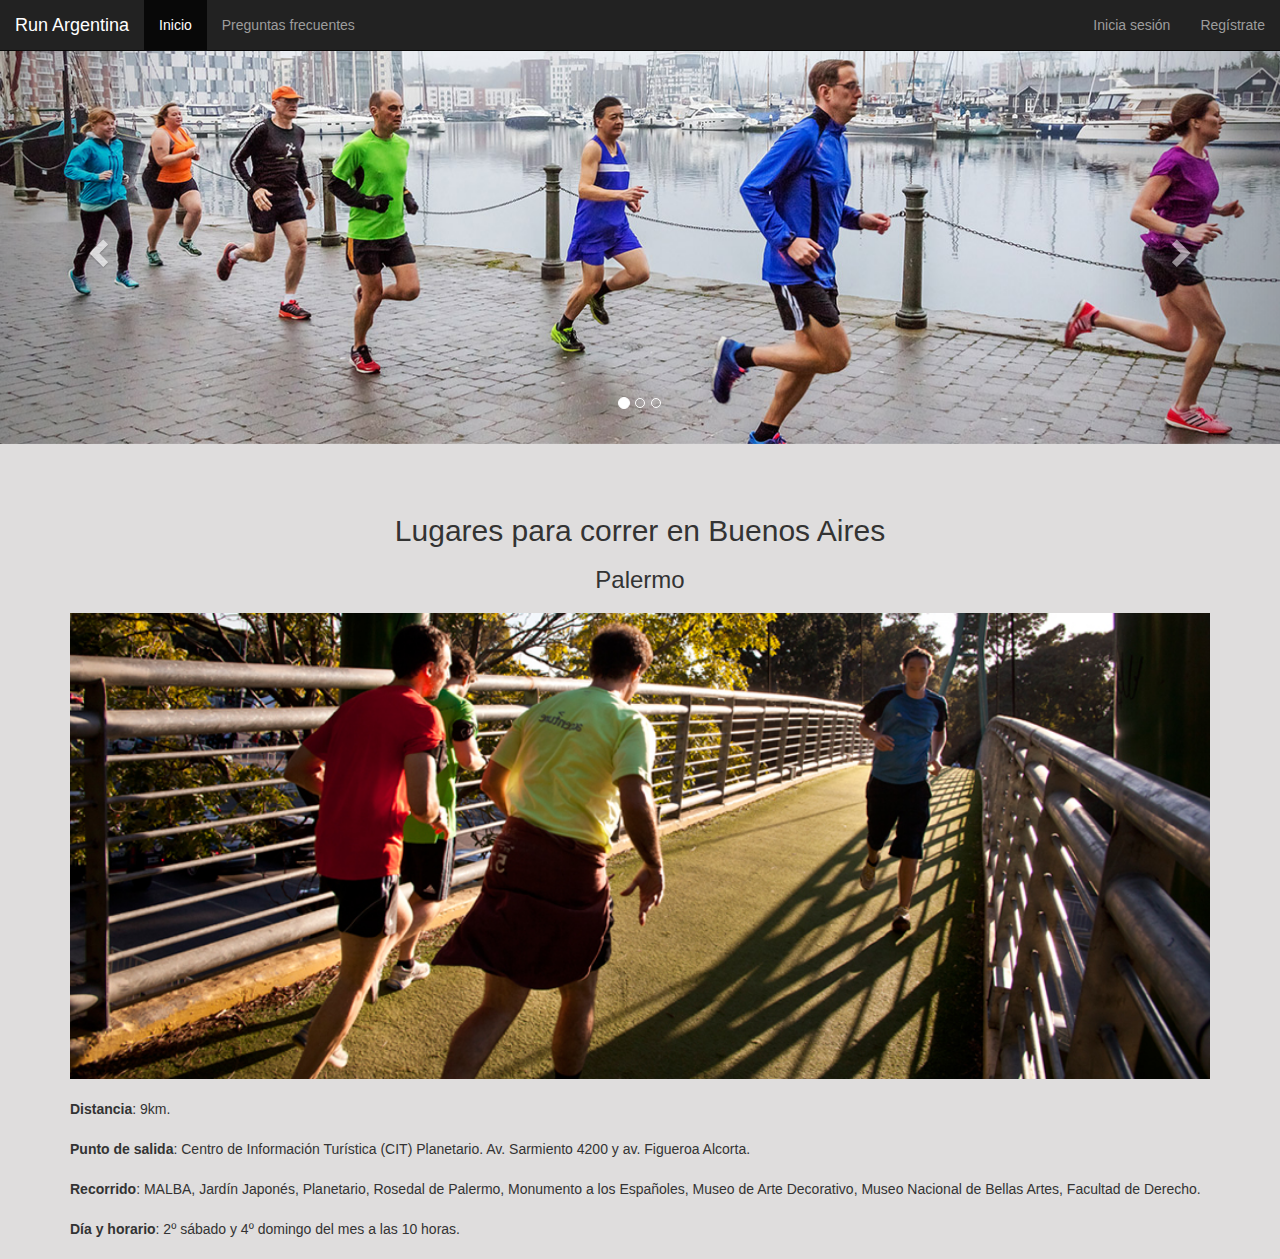
==== index.html @ 82702ce9 "replica" ====
<!DOCTYPE html>
<html>
  <head>
    <meta charset="utf-8">
    <title>Home</title>
    <meta name="viewport" content="width=device-width, initial-scale=1">
    <meta http-equiv="X-UA-Compatible" content="IE=edge">
    <!-- Bootstrap -->
    <link href="css/bootstrap.min.css" rel="stylesheet">

    <link rel="stylesheet" href="css/style.css">

  </head>
  <body>
    <nav class="navbar navbar-inverse navbar-fixed-top">
      <div class="container-fluid">

        <!-- Logo -->
        <div class="navbar-header">

          <button type="button" class="navbar-toggle " data-toggle="collapse" data-target="#mainNavBar">
            <spam class="icon-bar"></spam>
            <spam class="icon-bar"></spam>
            <spam class="icon-bar"></spam>
          </button>

          <a href="index.html" class="navbar-brand">
            <!-- <img src="images/logo.jpg" width="55" height="50" alt="">-->
            Run Argentina
          </a>
        </div>

        <!-- Menu -->
        <div class="collapse navbar-collapse " id="mainNavBar">
          <ul class="nav navbar-nav">
            <li class="active"><a href="index.html">Inicio</a></li>
            <li><a href="preguntasfrecuentes.html">Preguntas frecuentes</a></li>
          </ul>

        <!--right align-->
          <ul id="ul-right" class="nav navbar-nav navbar-right">
            <li><a href="login.html">Inicia sesión</a></li>
            <li><a href="registro.html">Regístrate</a></li>
          </ul>
        </div>
      </div>
    </nav>

      <div id="carousel-example-generic" class="carousel slide carusel-home" data-ride="carousel">
        <!-- Indicators -->
        <ol class="carousel-indicators">
          <li data-target="#carousel-example-generic" data-slide-to="0" class="active"></li>
          <li data-target="#carousel-example-generic" data-slide-to="1"></li>
          <li data-target="#carousel-example-generic" data-slide-to="2"></li>
        </ol>

        <!-- Wrapper for slides -->
        <div class="carousel-inner" role="listbox">
            <div class="item active">
              <img src="images/run1.jpg" alt="">
              <div class="carousel-caption">
              </div>
            </div>

          <div class="item">
            <img src="images/run2.jpg" alt="">
            <div class="carousel-caption">
            </div>
          </div>


          <div class="item">
            <img src="images/run3.jpg" alt="">
            <div class="carousel-caption">
            </div>
          </div>
        </div>

        <!-- Controls -->
        <a class="left carousel-control" href="#carousel-example-generic" role="button" data-slide="prev">
          <span class="glyphicon glyphicon-chevron-left" aria-hidden="true"></span>
          <span class="sr-only">Previous</span>
        </a>
        <a class="right carousel-control" href="#carousel-example-generic" role="button" data-slide="next">
          <span class="glyphicon glyphicon-chevron-right" aria-hidden="true"></span>
          <span class="sr-only">Next</span>
        </a>
      </div>
    </div>
    <div class="container">
      <section class="places-run-bsas">
        <h2>Lugares para correr en Buenos Aires</h2>

        <article class="palermo">
          <h3>Palermo </h3>
          <img src="images/palermo.jpg" alt="">
          <p><strong>Distancia</strong>: 9km.</p>
          <p>
            <strong>Punto de salida</strong>: Centro de Información Turística (CIT) Planetario. Av. Sarmiento 4200 y av. Figueroa Alcorta.
          </p>
          <p>
            <strong>Recorrido</strong>: MALBA, Jardín Japonés, Planetario, Rosedal de Palermo, Monumento a los Españoles, Museo de Arte Decorativo, Museo Nacional de Bellas Artes, Facultad de Derecho.
          </p>
          <p>
            <strong>Día y horario</strong>: 2º sábado y 4º domingo del mes a las 10 horas.
          </p>
        </article>

        <article class="puerto-madero">
        </article>

        <article class="la_boca">
        </article>

      </section>
    </div>

    <!-- jQuery (necessary for Bootstrap's JavaScript plugins) -->
    <script src="https://ajax.googleapis.com/ajax/libs/jquery/1.12.4/jquery.min.js"></script>
    <!-- Include all compiled plugins (below), or include individual files as needed -->
    <script src="js/bootstrap.min.js"></script>
  </body>
</html>
---- css/style.css ----
body {
  background-color: #dfdddd;
    padding-top: 100px;
}

/* edit carusel bootstrap just to fix img{height} & position carusel */
.carousel-inner > .item > img, .carousel-inner > .item > a > img {
    display: block;
    max-height: 100%;
    line-height: 1;
    margin: 0 auto;
    max-width: 100%;
}
.carousel{
  position: relative;
  bottom: 50px;
}


/*
@media only screen and (max-width : 765px) {
  #ul-right{
    display:none;
  }
}
*/

.places-run-bsas h2,h3{
  text-align: center;
}

.palermo p,img,h3{
  margin-bottom: 20px;
}

.palermo img{
  width: 100%;
}
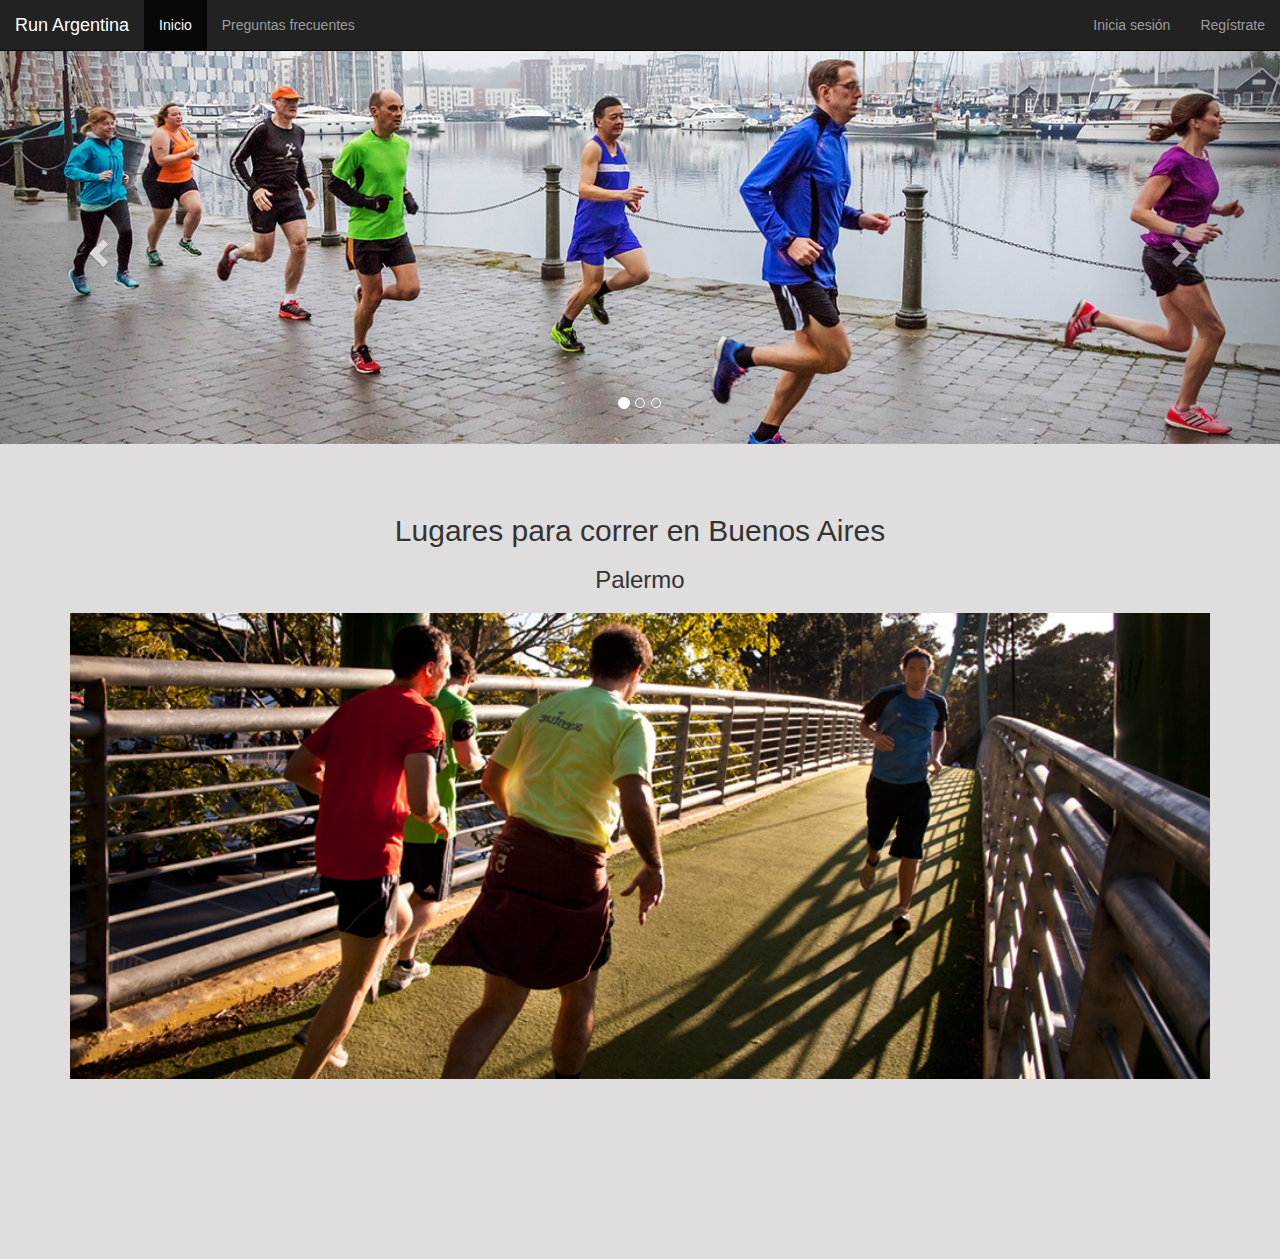
==== commit dbaaa8b5: "lol" ====
--- a/index.html
+++ b/index.html
@@ -5,10 +5,12 @@
     <title>Home</title>
     <meta name="viewport" content="width=device-width, initial-scale=1">
     <meta http-equiv="X-UA-Compatible" content="IE=edge">
+
     <!-- Bootstrap -->
     <link href="css/bootstrap.min.css" rel="stylesheet">
 
     <link rel="stylesheet" href="css/style.css">
+    <link rel="stylesheet" href="aos-master/dist/aos.css" />
 
   </head>
   <body>
@@ -91,20 +93,28 @@
       <section class="places-run-bsas">
         <h2>Lugares para correr en Buenos Aires</h2>
 
-        <article class="palermo">
-          <h3>Palermo </h3>
-          <img src="images/palermo.jpg" alt="">
-          <p><strong>Distancia</strong>: 9km.</p>
-          <p>
-            <strong>Punto de salida</strong>: Centro de Información Turística (CIT) Planetario. Av. Sarmiento 4200 y av. Figueroa Alcorta.
-          </p>
-          <p>
-            <strong>Recorrido</strong>: MALBA, Jardín Japonés, Planetario, Rosedal de Palermo, Monumento a los Españoles, Museo de Arte Decorativo, Museo Nacional de Bellas Artes, Facultad de Derecho.
-          </p>
-          <p>
-            <strong>Día y horario</strong>: 2º sábado y 4º domingo del mes a las 10 horas.
-          </p>
-        </article>
+
+          <article class="palermo">
+            <div data-aos="fade-right">
+              <h3>Palermo </h3>
+            </div>
+            <div data-aos="zoom-in">
+              <img src="images/palermo.jpg" alt="">
+            </div>
+            <div data-aos="fade-right">
+              <p><strong>Distancia</strong>: 9km.</p>
+              <p>
+                <strong>Punto de salida</strong>: Centro de Información Turística (CIT) Planetario. Av. Sarmiento 4200 y av. Figueroa Alcorta.
+              </p>
+              <p>
+                <strong>Recorrido</strong>: MALBA, Jardín Japonés, Planetario, Rosedal de Palermo, Monumento a los Españoles, Museo de Arte Decorativo, Museo Nacional de Bellas Artes, Facultad de Derecho.
+              </p>
+              <p>
+                <strong>Día y horario</strong>: 2º sábado y 4º domingo del mes a las 10 horas.
+              </p>
+            </div>
+          </article>
+
 
         <article class="puerto-madero">
         </article>
@@ -119,5 +129,11 @@
     <script src="https://ajax.googleapis.com/ajax/libs/jquery/1.12.4/jquery.min.js"></script>
     <!-- Include all compiled plugins (below), or include individual files as needed -->
     <script src="js/bootstrap.min.js"></script>
+    <script src="aos-master/dist/aos.js"></script>
+    <script>
+      AOS.init({
+        easing: 'ease-in-out-sine'
+      });
+    </script>
   </body>
 </html>
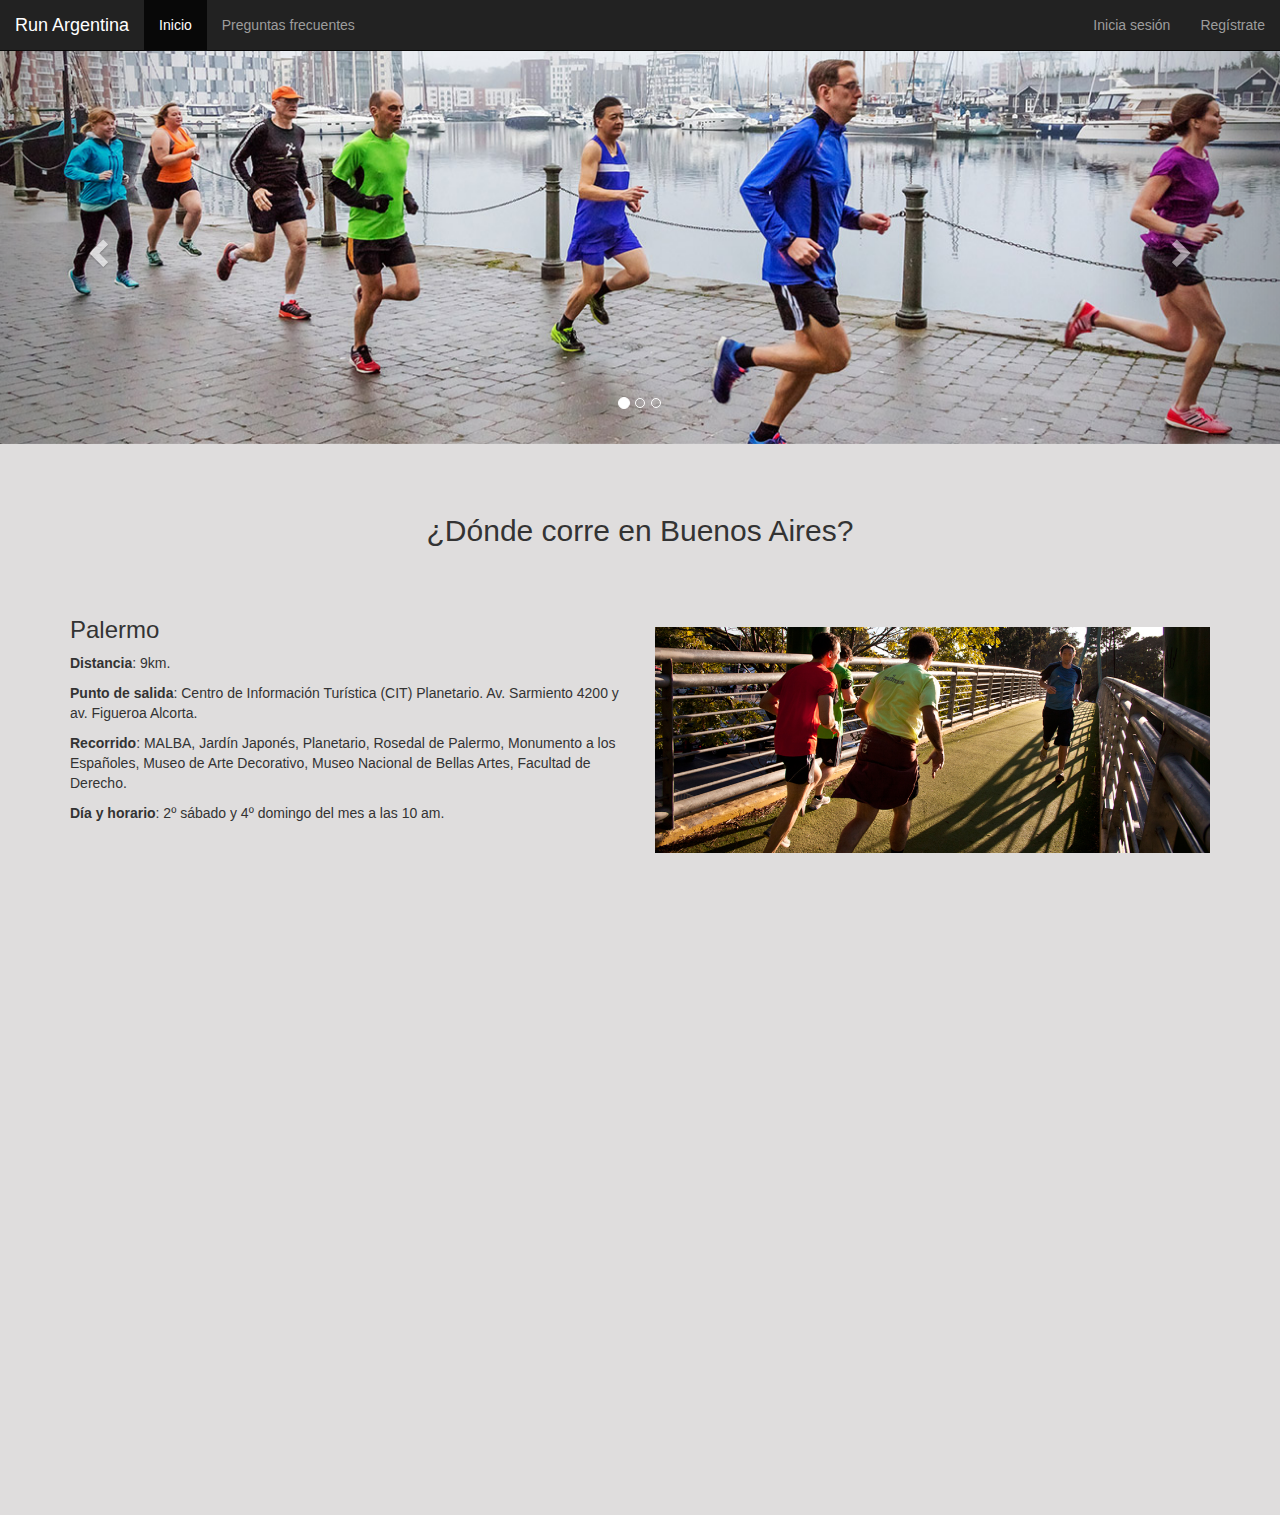
==== commit f2114dab: "probando js" ====
--- a/index.html
+++ b/index.html
@@ -91,33 +91,104 @@
     </div>
     <div class="container">
       <section class="places-run-bsas">
-        <h2>Lugares para correr en Buenos Aires</h2>
-
-
-          <article class="palermo">
-            <div data-aos="fade-right">
-              <h3>Palermo </h3>
-            </div>
-            <div data-aos="zoom-in">
-              <img src="images/palermo.jpg" alt="">
-            </div>
-            <div data-aos="fade-right">
-              <p><strong>Distancia</strong>: 9km.</p>
-              <p>
-                <strong>Punto de salida</strong>: Centro de Información Turística (CIT) Planetario. Av. Sarmiento 4200 y av. Figueroa Alcorta.
-              </p>
-              <p>
-                <strong>Recorrido</strong>: MALBA, Jardín Japonés, Planetario, Rosedal de Palermo, Monumento a los Españoles, Museo de Arte Decorativo, Museo Nacional de Bellas Artes, Facultad de Derecho.
-              </p>
-              <p>
-                <strong>Día y horario</strong>: 2º sábado y 4º domingo del mes a las 10 horas.
-              </p>
-            </div>
-          </article>
-
+        <h2>¿Dónde corre en Buenos Aires?</h2>
+
+
+        <article class="palermo">
+          <div class="row">
+
+            <div class="col-xs-12 col-sm-12 col-md-6">
+              <div data-aos="fade-right">
+                <h3>Palermo </h3>
+              </div>
+              <div data-aos="fade-right">
+                <p><strong>Distancia</strong>: 9km.</p>
+                <p>
+                  <strong>Punto de salida</strong>: Centro de Información Turística (CIT) Planetario. Av. Sarmiento 4200 y av. Figueroa Alcorta.
+                </p>
+                <p>
+                  <strong>Recorrido</strong>: MALBA, Jardín Japonés, Planetario, Rosedal de Palermo, Monumento a los Españoles, Museo de Arte Decorativo, Museo Nacional de Bellas Artes, Facultad de Derecho.
+                </p>
+                <p>
+                  <strong>Día y horario</strong>: 2º sábado y 4º domingo del mes a las 10 am.
+                </p>
+              </div>
+            </div>
+
+            <div class="col-xs-12 col-sm-12 col-md-6">
+              <div data-aos="fade-right">
+                <img src="images/palermo.jpg" alt="">
+              </div>
+            </div>
+
+          </div>
+
+        </article>
 
         <article class="puerto-madero">
-        </article>
+          <div class="row">
+
+            <div class="col-xs-12 col-sm-12 col-md-6">
+              <div data-aos="fade-right">
+                <h3>Puerto Madero</h3>
+              </div>
+              <div data-aos="fade-right">
+                <p><strong>Distancia</strong>: 6 km.</p>
+                <p>
+                  <strong>Punto de salida</strong>: Juana Manuela Gorriti 200, dique 4. Centro de Atención al Turista: Puerto Madero.
+                </p>
+                <p>
+                  <strong>Recorrido</strong>: Puente de la Mujer, Parque Mujeres Argentinas, Monumento al Tango y Monumento a Fangio, Iglesia Nuestra Señora de la Esperanza, Reserva Ecológica, Glorieta, Museo Fortabat.
+                </p>
+                <p>
+                  <strong>Día y horario</strong>: 1° domingo, 3° sábado y 5° domingo a las 10 am.
+                </p>
+              </div>
+            </div>
+
+            <div class="col-xs-12 col-sm-12 col-md-6">
+              <div data-aos="fade-right">
+                <img src="images/p-madero.jpg" alt="">
+              </div>
+            </div>
+
+          </div>
+
+        </article>
+
+        <article class="puerto-madero">
+          <div class="row">
+
+            <div class="col-xs-12 col-sm-12 col-md-6">
+              <div data-aos="fade-right">
+                <h3>La Boca</h3>
+              </div>
+              <div data-aos="fade-right">
+                <p><strong>Distancia</strong>: 6 km.</p>
+                <p>
+                  <strong>Punto de salida</strong>: Juana Manuela Gorriti 200, dique 4. Centro de Atención al Turista: Puerto Madero.
+                </p>
+                <p>
+                  <strong>Recorrido</strong>: Puente de la Mujer, Parque Mujeres Argentinas, Monumento al Tango y Monumento a Fangio, Iglesia Nuestra Señora de la Esperanza, Reserva Ecológica, Glorieta, Museo Fortabat.
+                </p>
+                <p>
+                  <strong>Día y horario</strong>: 1° domingo, 3° sábado y 5° domingo a las 10 am.
+                </p>
+              </div>
+            </div>
+
+            <div class="col-xs-12 col-sm-12 col-md-6">
+              <div data-aos="fade-right">
+                <img src="images/la-boca.jpg" alt="">
+              </div>
+            </div>
+
+          </div>
+
+        </article>
+
+
+
 
         <article class="la_boca">
         </article>
--- a/css/style.css
+++ b/css/style.css
@@ -25,14 +25,17 @@
 }
 */
 
-.places-run-bsas h2,h3{
+.places-run-bsas h2{
   text-align: center;
 }
 
-.palermo p,img,h3{
-  margin-bottom: 20px;
+.places-run-bsas article{
+  margin-top: 50px;
+  margin-bottom: 50px;
 }
 
-.palermo img{
+.places-run-bsas article img{
   width: 100%;
+  display: inline-block;
+  padding-top: 30px;
 }
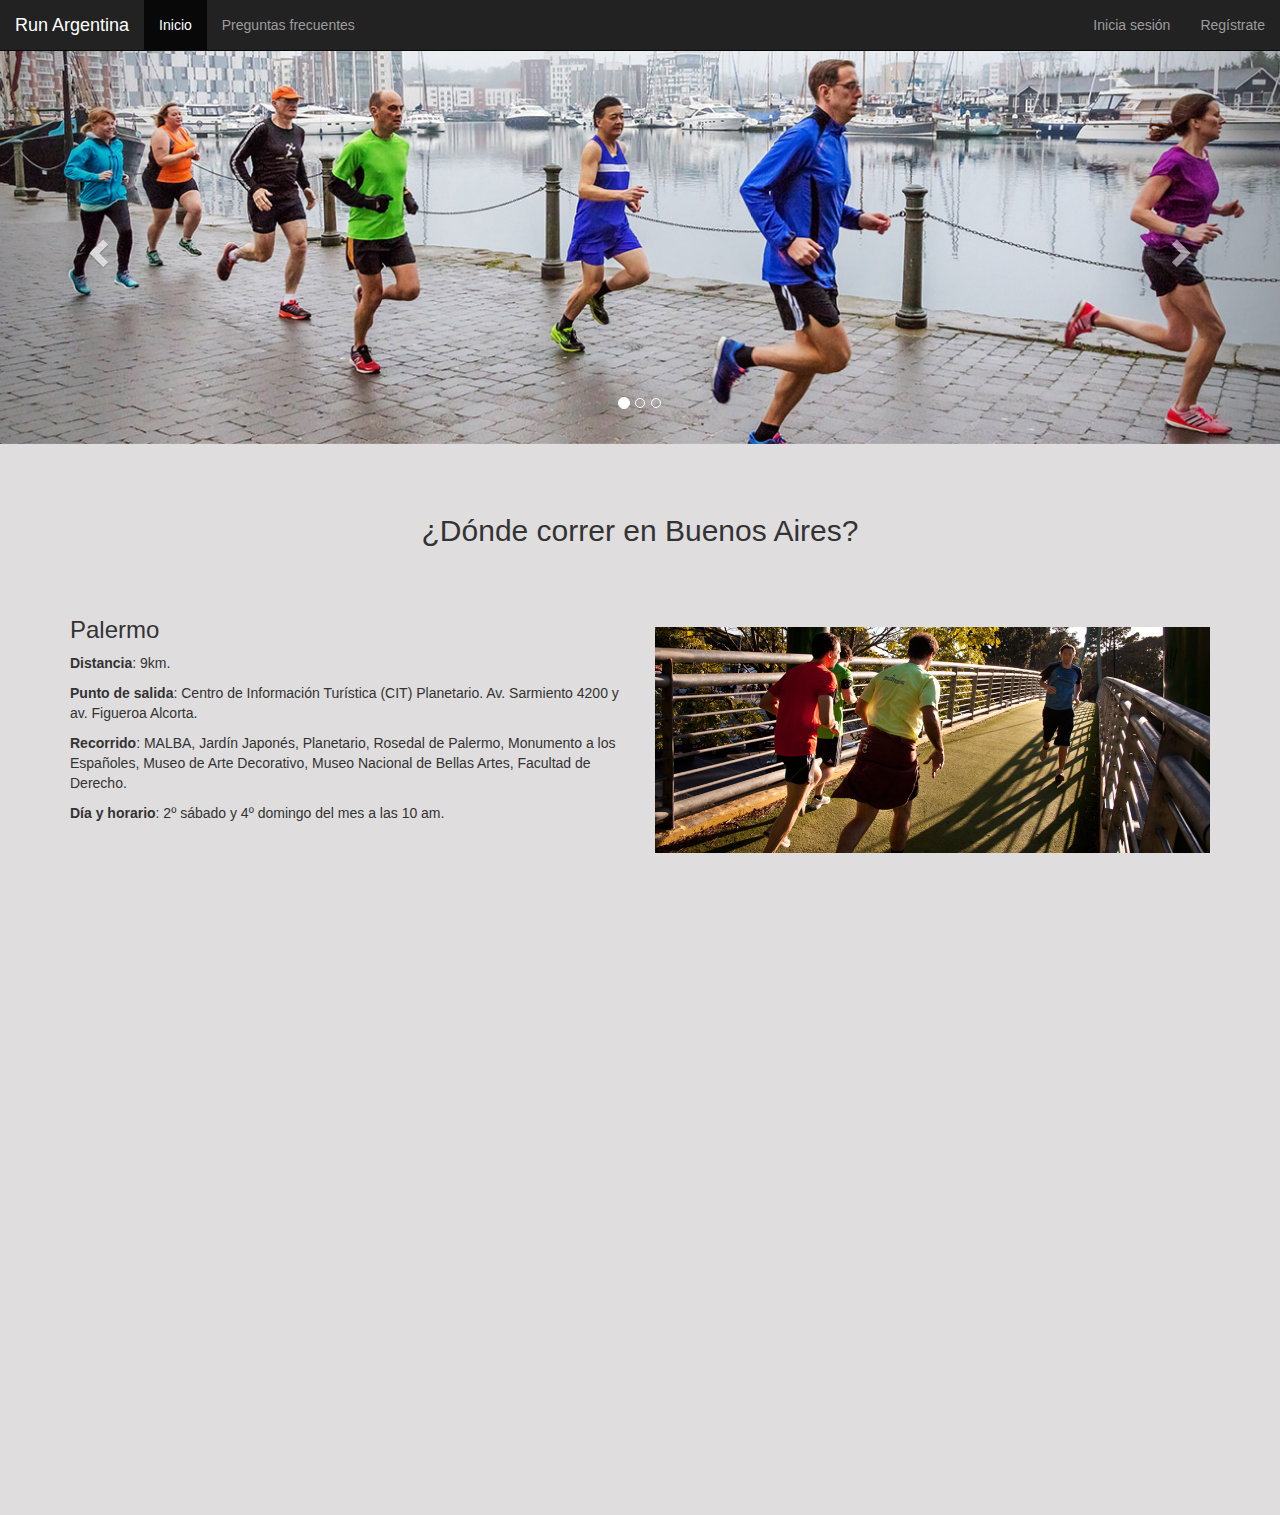
==== commit 1a951f75: "Update index.html" ====
--- a/index.html
+++ b/index.html
@@ -91,7 +91,7 @@
     </div>
     <div class="container">
       <section class="places-run-bsas">
-        <h2>¿Dónde corre en Buenos Aires?</h2>
+        <h2>¿Dónde correr en Buenos Aires?</h2>
 
 
         <article class="palermo">
